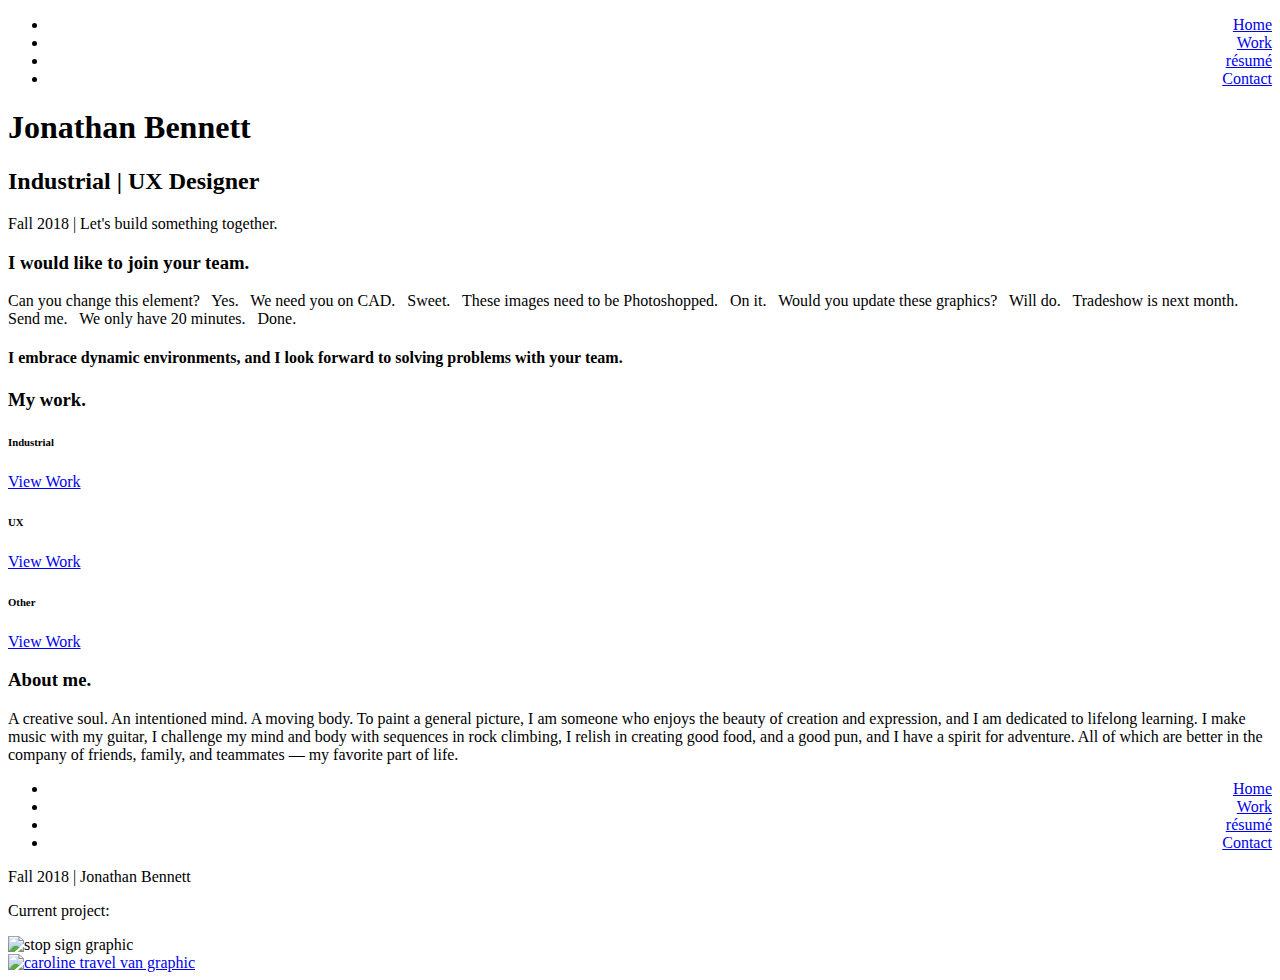
==== index.html @ 71f8d205 "Update index.html" ====
<!DOCTYPE html>

<html lang="en">

    <head>
        
        <meta name="viewport" content="width=device-width, initial-scale=1.0">
        <link rel="stylesheet" type="text/css" href="vendors/CSS/normalize.css">
        <link rel="stylesheet" type="text/css" href="vendors/CSS/grid.css">
        <link rel="stylesheet" type="text/css" href="css/style.css">
        <link href="https://fonts.googleapis.com/css?family=Lato:100,300,300italic,400,700" rel="stylesheet">
        <title>Jonathan Bennett Design Portfolio 2018</title>

            <link rel="shortcut icon" href="CSS/faviconit/favicon.ico">
            <link rel="icon" sizes="16x16 32x32 64x64" href="CSS/faviconit/favicon.ico">
            <link rel="icon" type="image/png" sizes="196x196" href="CSS/faviconit/favicon-192.png">
            <link rel="icon" type="image/png" sizes="160x160" href="CSS/faviconit/favicon-160.png">
            <link rel="icon" type="image/png" sizes="96x96" href="CSS/faviconit/favicon-96.png">
            <link rel="icon" type="image/png" sizes="64x64" href="CSS/faviconit/favicon-64.png">
            <link rel="icon" type="image/png" sizes="32x32" href="CSS/faviconit/favicon-32.png">
            <link rel="icon" type="image/png" sizes="16x16" href="CSS/faviconit/favicon-16.png">
            <link rel="apple-touch-icon" href="CSS/faviconit/favicon-57.png">
            <link rel="apple-touch-icon" sizes="114x114" href="CSS/faviconit/favicon-114.png">
            <link rel="apple-touch-icon" sizes="72x72" href="CSS/faviconit/favicon-72.png">
            <link rel="apple-touch-icon" sizes="144x144" href="CSS/faviconit/favicon-144.png">
            <link rel="apple-touch-icon" sizes="60x60" href="CSS/faviconit/favicon-60.png">
            <link rel="apple-touch-icon" sizes="120x120" href="CSS/faviconit/favicon-120.png">
            <link rel="apple-touch-icon" sizes="76x76" href="CSS/faviconit/favicon-76.png">
            <link rel="apple-touch-icon" sizes="152x152" href="CSS/faviconit/favicon-152.png">
            <link rel="apple-touch-icon" sizes="180x180" href="CSS/faviconit/favicon-180.png">
            <meta name="msapplication-TileColor" content="#FFFFFF">
            <meta name="msapplication-TileImage" content="/favicon-144.png">
            <meta name="msapplication-config" content="/browserconfig.xml">

        <script src="js/van-animation.js"></script>
        <script src="https://ajax.googleapis.com/ajax/libs/jquery/3.3.1/jquery.min.js"></script>


        <script>
                $('stop-sign-graphic').click(function(event) {
                    $('van-graphic').addClass('slidein-animation');
                });
        </script>



        <script>
            $(document).ready(function(){
                $('a[href^="#"]').on('click', function (e) {
                    e.preventDefault();

                    var target = this.hash;
                    var $target = $(target);

                    $('html, body').animate({
                        'scrollTop': $target.offset().top
                    }, 500, 'swing');
                });
            });
        </script>
    </head>

    <body>
        <header>
            <nav>
                <div></div>
                    <ul class="navbar" style="text-align: right;">
                        <li><a class="active" href="./index.html">Home</a></li>
                        <li><a href="#Work">Work</a></li>
                        <li><a href="./resume.html">re&#769sume&#769</a></li>
                        <li><a href="contact.html">Contact</a></li>
                    </ul>
                </div>
            </nav>
            <div class="hero-text">
                <h1>Jonathan Bennett</h1>
                <h2>Industrial <span>|</span> UX Designer</h2>
            </div>
            <div class="date">
                <p>Fall 2018 <span>|</span> Let's build something together.</p>
            </div>
        </header>
        <section class="section-experience">
            <div class="row">
                <h3>I would like to join your team.</h3>
                <p>Can you change this element? &nbsp; <span>Yes.</span> &nbsp; We need you on CAD. &nbsp; <span>Sweet.</span> &nbsp; These images need to be Photoshopped. &nbsp; <span>On it.</span> &nbsp;
                Would you update these graphics? &nbsp; <span>Will do.</span> &nbsp; Tradeshow is next month. &nbsp; <span>Send me.</span> &nbsp; We only have 20 minutes. &nbsp; <span>Done.</span></p> 
                <h4>I embrace dynamic environments, and I look forward to solving problems with your team.</h4>
            </div>
        </section>
        <section class="section-work">
            <div id="Work">
                <h3>My work.</h3>
            </div>
            <div class="row">
                <div class="col span-1-of-3">
                    <div class="work-box">
                        <h6>Industrial</h6>
                        <a href="id-work.html" class="btn">View Work</a>
                    </div>
                </div>
                <div class="col span-1-of-3">
                    <div class="work-box">
                        <h6>UX</h6>
                        <a href="#" class="btn">View Work</a>
                    </div>
                </div>
                <div class="col span-1-of-3">
                    <div class="work-box">
                        <h6>Other</h6>
                        <a href="#" class="btn">View Work</a>
                    </div>
                </div>
            </div>
        </section>
        <section class="section-about-me">
            <div class="row">
                <h3>About me.</h3>
                <div class="row">
                    <p>A creative soul. An intentioned mind. A moving body. To paint a general picture, I am someone who enjoys the beauty 
                         of creation and expression, and I am dedicated to lifelong learning. I make music with my guitar, I challenge my mind and body with sequences 
                        in rock climbing, I relish in creating good food, and a good pun, and I have a spirit for adventure. All of which are better in the company 
                        of friends, family, and teammates &mdash; my favorite part of life.
                    </p>
                </div>
            </div>
        </section>
        <footer>
            <div class="section-footer">
                <ul class="footerbar" style="text-align: right;">
                    <li><a class="active" href="./index.html">Home</a></li>
                    <li><a href="#Work">Work</a></li>
                    <li><a href="./resume.html">re&#769sume&#769</a></li>
                    <li><a href="contact.html">Contact</a></li>
                </ul>
                <div class="signature">
                    <p>Fall 2018 <span>|</span> Jonathan Bennett</p>
                </div>
                <div class="row">
                    <p class="van-text">Current project:</p>
                </div>
                <div class="row">
                    <div class="stop-sign-graphic">
                        <img src="css/img/stop-sign-icon-21.svg" alt="stop sign graphic" title="Stop Sign">
                    </div>
                    <div class="van-graphic">
                        <a href="https://creatingcaroline.com" target="_blank"><img src="css/img/caroline-van-icon-01.svg" alt="caroline travel van graphic" title="Creating Caroline"></a>
                        <div id="slidein-animation"></div>
                    </div>
                </div>
            </div>
        </footer>
    </body>
</html>
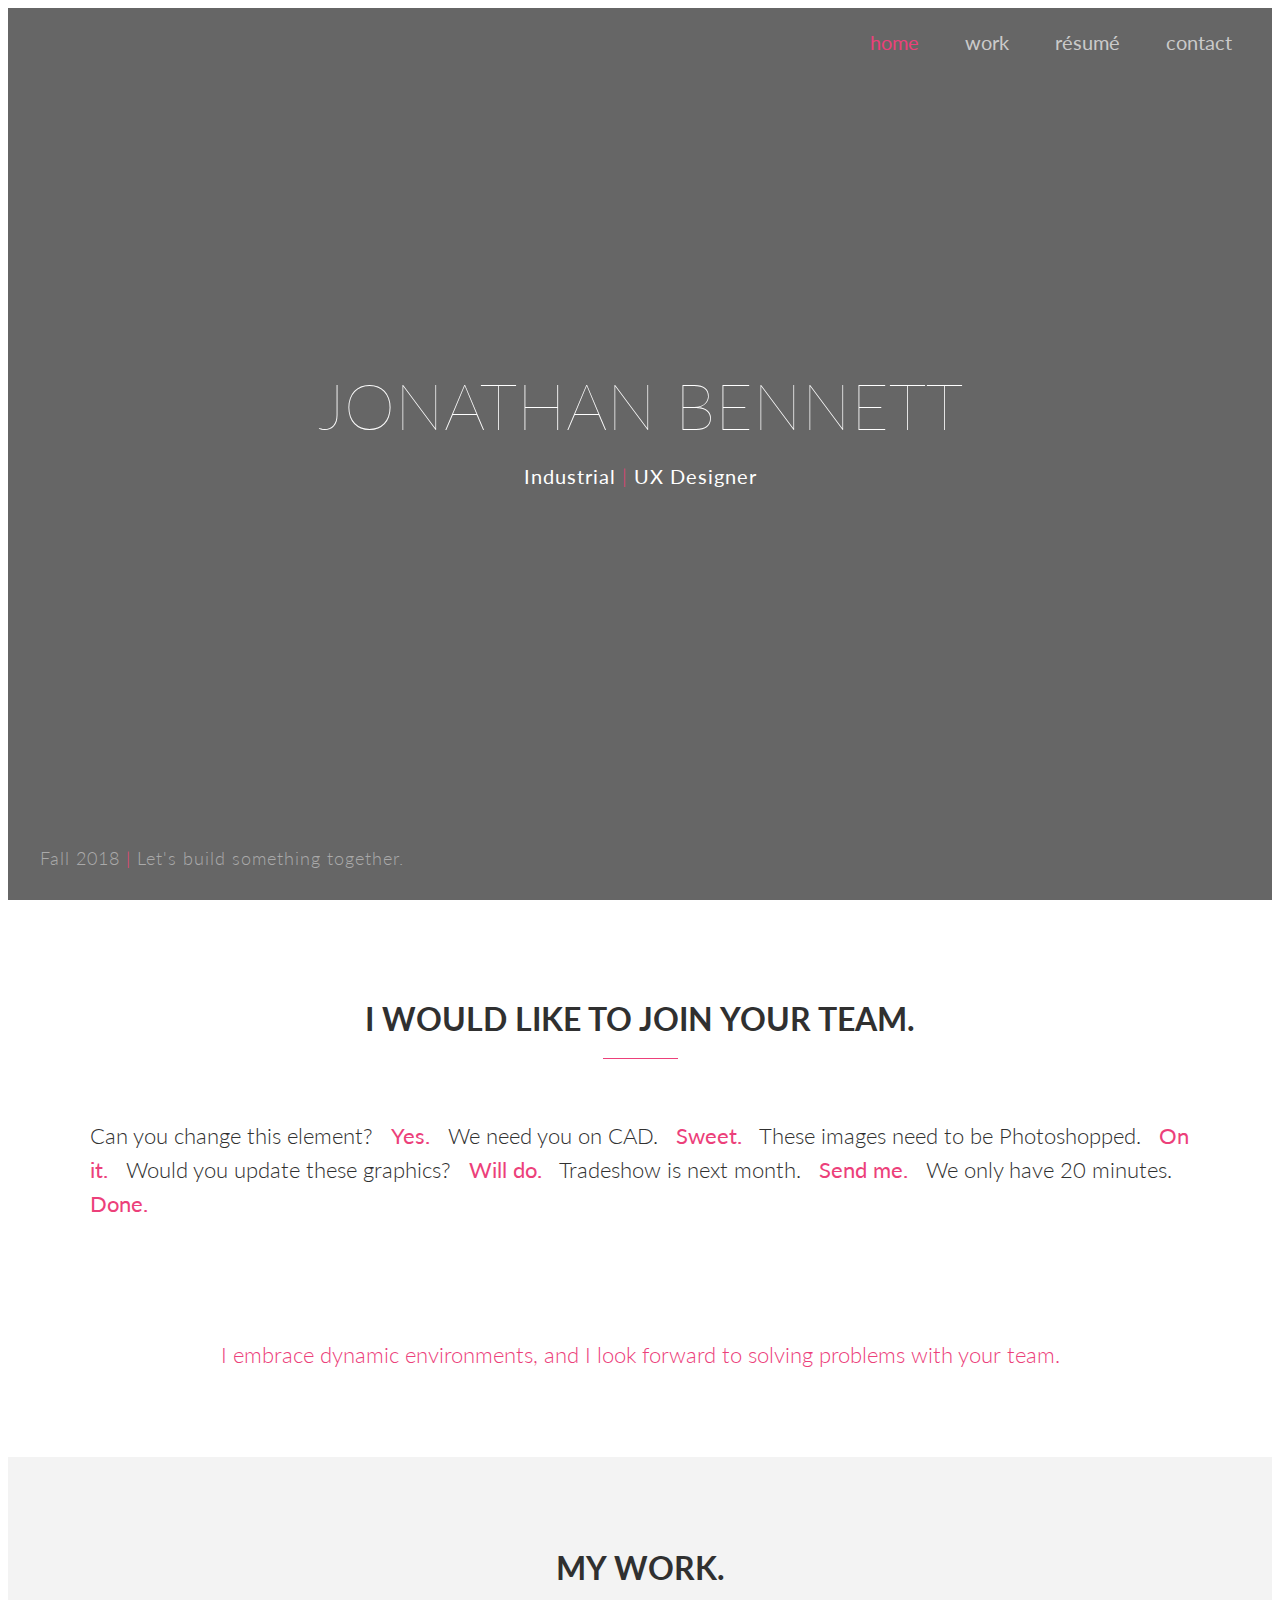
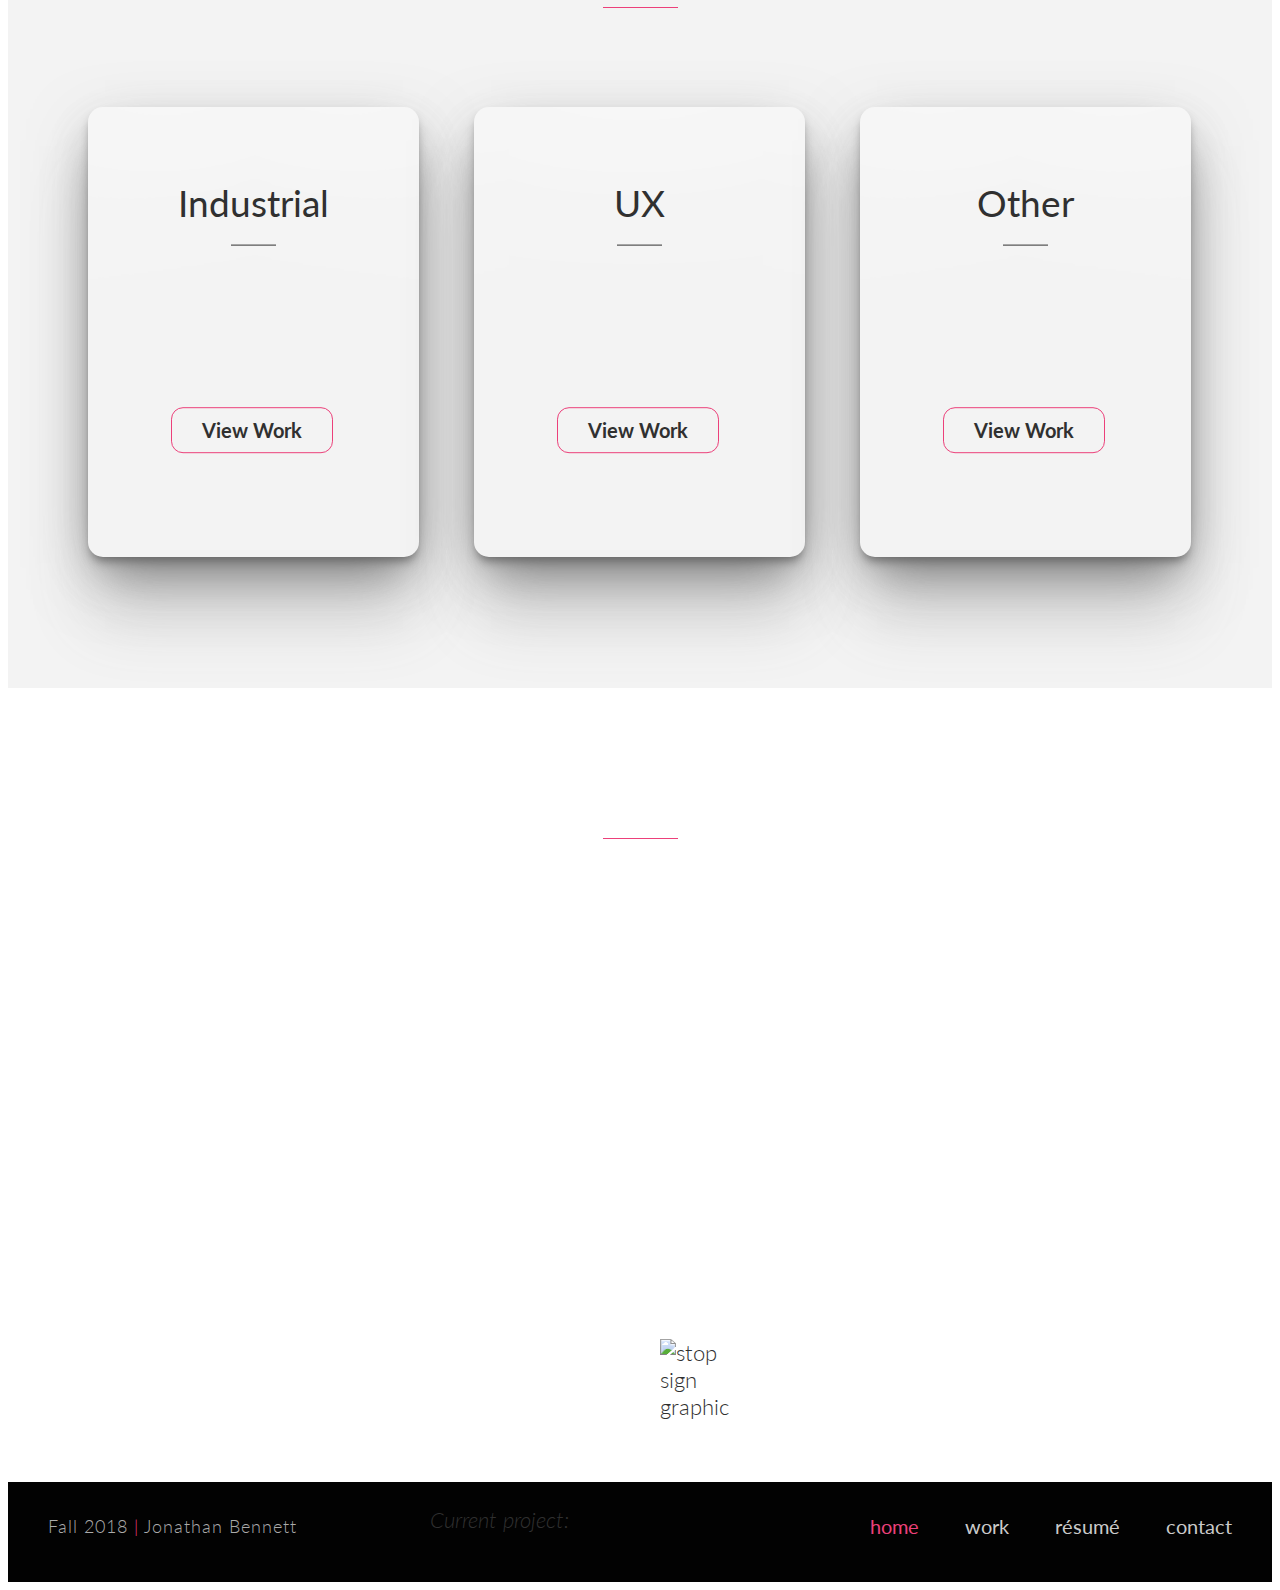
==== commit e8d9b9b0: "Update index.html" ====
--- a/index.html
+++ b/index.html
@@ -5,9 +5,9 @@
     <head>
         
         <meta name="viewport" content="width=device-width, initial-scale=1.0">
-        <link rel="stylesheet" type="text/css" href="vendors/CSS/normalize.css">
-        <link rel="stylesheet" type="text/css" href="vendors/CSS/grid.css">
-        <link rel="stylesheet" type="text/css" href="css/style.css">
+        <link rel="stylesheet" type="text/css" href="normalize.css">
+        <link rel="stylesheet" type="text/css" href="grid.css">
+        <link rel="stylesheet" type="text/css" href="style.css">
         <link href="https://fonts.googleapis.com/css?family=Lato:100,300,300italic,400,700" rel="stylesheet">
         <title>Jonathan Bennett Design Portfolio 2018</title>
 
@@ -102,7 +102,7 @@
                 <div class="col span-1-of-3">
                     <div class="work-box">
                         <h6>UX</h6>
-                        <a href="#" class="btn">View Work</a>
+                        <a href="ux-work.html" class="btn">View Work</a>
                     </div>
                 </div>
                 <div class="col span-1-of-3">
@@ -141,10 +141,10 @@
                 </div>
                 <div class="row">
                     <div class="stop-sign-graphic">
-                        <img src="css/img/stop-sign-icon-21.svg" alt="stop sign graphic" title="Stop Sign">
+                        <img src="stop-sign-icon-21.svg" alt="stop sign graphic" title="Stop Sign">
                     </div>
                     <div class="van-graphic">
-                        <a href="https://creatingcaroline.com" target="_blank"><img src="css/img/caroline-van-icon-01.svg" alt="caroline travel van graphic" title="Creating Caroline"></a>
+                        <a href="https://creatingcaroline.com" target="_blank"><img src="caroline-van-icon-01.svg" alt="caroline travel van graphic" title="Creating Caroline"></a>
                         <div id="slidein-animation"></div>
                     </div>
                 </div>
--- a/grid.css
+++ b/grid.css
@@ -0,0 +1,689 @@
+
+/*  SECTIONS  ============================================================================= */
+
+.section {
+	clear: both;
+	padding: 0px;
+	margin: 0px;
+}
+
+/*  GROUPING  ============================================================================= */
+
+.row {
+    zoom: 1; /* For IE 6/7 (trigger hasLayout) */
+}
+
+.row:before,
+.row:after {
+    content:"";
+    display:table;
+}
+.row:after {
+    clear:both;
+}
+
+/*  GRID COLUMN SETUP   ==================================================================== */
+
+.col {
+	display: block;
+	float:left;
+	margin: 1% 0 1% 1.6%;
+}
+
+.col:first-child { margin-left: 0; } /* all browsers except IE6 and lower */
+
+
+/*  REMOVE MARGINS AS ALL GO FULL WIDTH AT 480 PIXELS */
+
+@media only screen and (max-width: 480px) {
+	.col { 
+		/*margin: 1% 0 1% 0%;*/
+        margin: 0;
+	}
+}
+
+
+/*  GRID OF TWO   ============================================================================= */
+
+
+.span-2-of-2 {
+	width: 100%;
+}
+
+.span-1-of-2 {
+	width: 49.2%;
+}
+
+/*  GO FULL WIDTH AT LESS THAN 480 PIXELS */
+
+@media only screen and (max-width: 480px) {
+	.span-2-of-2 {
+		width: 100%; 
+	}
+	.span-1-of-2 {
+		width: 100%; 
+	}
+}
+
+
+/*  GRID OF THREE   ============================================================================= */
+
+	
+.span-3-of-3 {
+	width: 100%; 
+}
+
+.span-2-of-3 {
+	width: 66.13%; 
+}
+
+.span-1-of-3 {
+	width: 32.26%; 
+}
+
+
+/*  GO FULL WIDTH AT LESS THAN 480 PIXELS */
+
+@media only screen and (max-width: 480px) {
+	.span-3-of-3 {
+		width: 100%; 
+	}
+	.span-2-of-3 {
+		width: 100%; 
+	}
+	.span-1-of-3 {
+		width: 100%;
+	}
+}
+
+/*  GRID OF FOUR   ============================================================================= */
+
+	
+.span-4-of-4 {
+	width: 100%; 
+}
+
+.span-3-of-4 {
+	width: 74.6%; 
+}
+
+.span-2-of-4 {
+	width: 49.2%; 
+}
+
+.span-1-of-4 {
+	width: 23.8%; 
+}
+
+
+/*  GO FULL WIDTH AT LESS THAN 480 PIXELS */
+
+@media only screen and (max-width: 480px) {
+	.span-4-of-4 {
+		width: 100%; 
+	}
+	.span-3-of-4 {
+		width: 100%; 
+	}
+	.span-2-of-4 {
+		width: 100%; 
+	}
+	.span-1-of-4 {
+		width: 100%; 
+	}
+}
+
+
+/*  GRID OF FIVE   ============================================================================= */
+
+	
+.span-5-of-5 {
+	width: 100%;
+}
+
+.span-4-of-5 {
+  	width: 79.68%; 
+}
+
+.span-3-of-5 {
+  	width: 59.36%; 
+}
+
+.span-2-of-5 {
+  	width: 39.04%;
+}
+
+.span-1-of-5 {
+  	width: 18.72%;
+}
+
+
+/*  GO FULL WIDTH AT LESS THAN 480 PIXELS */
+
+@media only screen and (max-width: 480px) {
+	.span-5-of-5 {
+		width: 100%; 
+	}
+	.span-4-of-5 {
+		width: 100%; 
+	}
+	.span-3-of-5 {
+		width: 100%; 
+	}
+	.span-2-of-5 {
+		width: 100%; 
+	}
+	.span-1-of-5 {
+		width: 100%; 
+	}
+}
+
+
+/*  GRID OF SIX   ============================================================================= */
+
+
+.span-6-of-6 {
+	width: 100%;
+}
+
+.span-5-of-6 {
+  	width: 83.06%;
+}
+
+.span-4-of-6 {
+  	width: 66.13%;
+}
+
+.span-3-of-6 {
+  	width: 49.2%;
+}
+
+.span-2-of-6 {
+  	width: 32.26%;
+}
+
+.span-1-of-6 {
+  	width: 15.33%;
+}
+
+
+/*  GO FULL WIDTH AT LESS THAN 480 PIXELS */
+
+@media only screen and (max-width: 480px) {
+	.span-6-of-6 {
+		width: 100%; 
+	}
+	.span-5-of-6 {
+		width: 100%; 
+	}
+	.span-4-of-6 {
+		width: 100%; 
+	}
+	.span-3-of-6 {
+		width: 100%; 
+	}
+	.span-2-of-6 {
+		width: 100%; 
+	}
+	.span-1-of-6 {
+		width: 100%; 
+	}
+}
+
+
+
+/*  GRID OF SEVEN   ============================================================================= */
+
+
+.span-7-of-7 {
+	width: 100%;
+}
+
+.span-6-of-7 {
+	width: 85.48%;
+}
+
+.span-5-of-7 {
+  	width: 70.97%;
+}
+
+.span-4-of-7 {
+  	width: 56.45%;
+}
+
+.span-3-of-7 {
+  	width: 41.94%;
+}
+
+.span-2-of-7 {
+  	width: 27.42%;
+}
+
+.span-1-of-7 {
+  	width: 12.91%;
+}
+
+
+/*  GO FULL WIDTH AT LESS THAN 480 PIXELS */
+
+@media only screen and (max-width: 480px) {
+	.span-7-of-7 {
+		width: 100%; 
+	}
+	.span-6-of-7 {
+		width: 100%; 
+	}
+	.span-5-of-7 {
+		width: 100%; 
+	}
+	.span-4-of-7 {
+		width: 100%; 
+	}
+	.span-3-of-7 {
+		width: 100%; 
+	}
+	.span-2-of-7 {
+		width: 100%; 
+	}
+	.span-1-of-7 {
+		width: 100%; 
+	}
+}
+
+
+/*  GRID OF EIGHT   ============================================================================= */
+
+	
+.span-8-of-8 {
+	width: 100%;
+}
+
+.span-7-of-8 {
+	width: 87.3%; 
+}
+
+.span-6-of-8 {
+	width: 74.6%; 
+}
+
+.span-5-of-8 {
+	width: 61.9%; 
+}
+
+.span-4-of-8 {
+	width: 49.2%; 
+}
+
+.span-3-of-8 {
+	width: 36.5%;
+}
+
+.span-2-of-8 {
+	width: 23.8%; 
+}
+
+.span-1-of-8 {
+	width: 11.1%; 
+}
+
+
+/*  GO FULL WIDTH AT LESS THAN 480 PIXELS */
+
+@media only screen and (max-width: 480px) {
+	.span-8-of-8 {
+		width: 100%; 
+	}
+	.span-7-of-8 {
+		width: 100%; 
+	}
+	.span-6-of-8 {
+		width: 100%; 
+	}
+	.span-5-of-8 {
+		width: 100%; 
+	}
+	.span-4-of-8 {
+		width: 100%; 
+	}
+	.span-3-of-8 {
+		width: 100%; 
+	}
+	.span-2-of-8 {
+		width: 100%; 
+	}
+	.span-1-of-8 {
+		width: 100%; 
+	}
+}
+
+
+/*  GRID OF NINE   ============================================================================= */
+
+
+.span-9-of-9 {
+	width: 100%;
+}
+
+.span-8-of-9 {
+	width: 88.71%;
+}
+
+.span-7-of-9 {
+	width: 77.42%; 
+}
+
+.span-6-of-9 {
+	width: 66.13%; 
+}
+
+.span-5-of-9 {
+	width: 54.84%; 
+}
+
+.span-4-of-9 {
+	width: 43.55%; 
+}
+
+.span-3-of-9 {
+	width: 32.26%;
+}
+
+.span-2-of-9 {
+	width: 20.97%; 
+}
+
+.span-1-of-9 {
+	width: 9.68%; 
+}
+
+
+/*  GO FULL WIDTH AT LESS THAN 480 PIXELS */
+
+@media only screen and (max-width: 480px) {
+	.span-9-of-9 {
+		width: 100%; 
+	}
+	.span-8-of-9 {
+		width: 100%; 
+	}
+	.span-7-of-9 {
+		width: 100%; 
+	}
+	.span-6-of-9 {
+		width: 100%; 
+	}
+	.span-5-of-9 {
+		width: 100%; 
+	}
+	.span-4-of-9 {
+		width: 100%; 
+	}
+	.span-3-of-9 {
+		width: 100%; 
+	}
+	.span-2-of-9 {
+		width: 100%; 
+	}
+	.span-1-of-9 {
+		width: 100%; 
+	}
+}
+
+
+/*  GRID OF TEN   ============================================================================= */
+
+
+.span-10-of-10 {
+	width: 100%;
+}
+
+.span-9-of-10 {
+	width: 89.84%;
+}
+
+.span-8-of-10 {
+	width: 79.68%;
+}
+
+.span-7-of-10 {
+	width: 69.52%; 
+}
+
+.span-6-of-10 {
+	width: 59.36%; 
+}
+
+.span-5-of-10 {
+	width: 49.2%; 
+}
+
+.span-4-of-10 {
+	width: 39.04%; 
+}
+
+.span-3-of-10 {
+	width: 28.88%;
+}
+
+.span-2-of-10 {
+	width: 18.72%; 
+}
+
+.span-1-of-10 {
+	width: 8.56%; 
+}
+
+
+/*  GO FULL WIDTH AT LESS THAN 480 PIXELS */
+
+@media only screen and (max-width: 480px) {
+	.span-10-of-10 {
+		width: 100%; 
+	}
+	.span-9-of-10 {
+		width: 100%; 
+	}
+	.span-8-of-10 {
+		width: 100%; 
+	}
+	.span-7-of-10 {
+		width: 100%; 
+	}
+	.span-6-of-10 {
+		width: 100%; 
+	}
+	.span-5-of-10 {
+		width: 100%; 
+	}
+	.span-4-of-10 {
+		width: 100%; 
+	}
+	.span-3-of-10 {
+		width: 100%; 
+	}
+	.span-2-of-10 {
+		width: 100%; 
+	}
+	.span-1-of-10 {
+		width: 100%; 
+	}
+}
+
+
+/*  GRID OF ELEVEN   ============================================================================= */
+
+.span-11-of-11 {
+	width: 100%;
+}
+
+.span-10-of-11 {
+	width: 90.76%;
+}
+
+.span-9-of-11 {
+	width: 81.52%;
+}
+
+.span-8-of-11 {
+	width: 72.29%;
+}
+
+.span-7-of-11 {
+	width: 63.05%; 
+}
+
+.span-6-of-11 {
+	width: 53.81%; 
+}
+
+.span-5-of-11 {
+	width: 44.58%; 
+}
+
+.span-4-of-11 {
+	width: 35.34%; 
+}
+
+.span-3-of-11 {
+	width: 26.1%;
+}
+
+.span-2-of-11 {
+	width: 16.87%; 
+}
+
+.span-1-of-11 {
+	width: 7.63%; 
+}
+
+
+/*  GO FULL WIDTH AT LESS THAN 480 PIXELS */
+
+@media only screen and (max-width: 480px) {
+	.span-11-of-11 {
+		width: 100%; 
+	}
+	.span-10-of-11 {
+		width: 100%; 
+	}
+	.span-9-of-11 {
+		width: 100%; 
+	}
+	.span-8-of-11 {
+		width: 100%; 
+	}
+	.span-7-of-11 {
+		width: 100%; 
+	}
+	.span-6-of-11 {
+		width: 100%; 
+	}
+	.span-5-of-11 {
+		width: 100%; 
+	}
+	.span-4-of-11 {
+		width: 100%; 
+	}
+	.span-3-of-11 {
+		width: 100%; 
+	}
+	.span-2-of-11 {
+		width: 100%; 
+	}
+	.span-1-of-11 {
+		width: 100%; 
+	}
+}
+
+
+/*  GRID OF TWELVE   ============================================================================= */
+
+.span-12-of-12 {
+	width: 100%;
+}
+
+.span-11-of-12 {
+	width: 91.53%;
+}
+
+.span-10-of-12 {
+	width: 83.06%;
+}
+
+.span-9-of-12 {
+	width: 74.6%;
+}
+
+.span-8-of-12 {
+	width: 66.13%;
+}
+
+.span-7-of-12 {
+	width: 57.66%; 
+}
+
+.span-6-of-12 {
+	width: 49.2%; 
+}
+
+.span-5-of-12 {
+	width: 40.73%; 
+}
+
+.span-4-of-12 {
+	width: 32.26%; 
+}
+
+.span-3-of-12 {
+	width: 23.8%;
+}
+
+.span-2-of-12 {
+	width: 15.33%; 
+}
+
+.span-1-of-12 {
+	width: 6.86%; 
+}
+
+
+/*  GO FULL WIDTH AT LESS THAN 480 PIXELS */
+
+@media only screen and (max-width: 480px) {
+	.span-12-of-12 {
+		width: 100%; 
+	}
+	.span-11-of-12 {
+		width: 100%; 
+	}
+	.span-10-of-12 {
+		width: 100%; 
+	}
+	.span-9-of-12 {
+		width: 100%; 
+	}
+	.span-8-of-12 {
+		width: 100%; 
+	}
+	.span-7-of-12 {
+		width: 100%; 
+	}
+	.span-6-of-12 {
+		width: 100%; 
+	}
+	.span-5-of-12 {
+		width: 100%; 
+	}
+	.span-4-of-12 {
+		width: 100%; 
+	}
+	.span-3-of-12 {
+		width: 100%; 
+	}
+	.span-2-of-12 {
+		width: 100%; 
+	}
+	.span-1-of-12 {
+		width: 100%; 
+	}
+}--- a/style.css
+++ b/style.css
@@ -0,0 +1,358 @@
+/* ----------------------------------------------------------- */
+/* ---------- BASIC SET UP ---------- */
+/* ----------------------------------------------------------- */
+
+html,
+body {
+    background-color: #fff;
+    color: #303030;
+    font-family: 'Lato', 'arial', 'sans-serif';
+    font-weight: 300;
+    font-size: 22px;
+    text-rendering: optimizeLegibility;
+    overflow-x: hidden;
+}
+
+/* ----------------------------------------------------------- */
+/* ---------- REUSABLE COMPONENTS ---------- */
+/* ----------------------------------------------------------- */
+
+.row {
+    max-width: 1140px;
+    margin: 0px auto;
+}
+
+section {
+    padding: 60px 0;
+}
+
+p {
+    line-height: 155%;
+    padding: 0 20px;
+}
+/* ---------- HEADERS ---------- */
+
+h1 {
+    font-weight: 100;
+    font-size: 65px;
+    color: #fff;
+    text-transform: uppercase;
+}
+
+h2 {
+    font-weight: 400;
+    font-size: 20px;
+    color: #fff;
+    letter-spacing: 1px;
+}
+
+h3 {
+    font-weight: 700;
+    font-size: 145%;
+    text-align: center;
+    text-transform: uppercase;
+    margin-bottom: 45px;
+}
+
+h3:after {
+    display: block;
+    height: 1px;
+    background-color: #EC407A;
+    content: " ";
+    width: 75px;
+    margin: 0 auto;
+    margin-top: 20px;
+}
+
+h4 {
+    font-weight: 300;
+    font-size: 100%;
+    text-align: center;
+    color: #EC407A;
+    margin-top: 120px;
+}
+
+h5 {
+    font-weight: 300;
+    font-size: 200%;
+    text-align: right;
+}
+
+h6 {
+    font-weight: 400;
+    font-size: 170%;
+    text-align: center;
+}
+
+.btn:link,
+.btn:visited {
+    display: inline-block;
+    padding: 10px 30px;
+    font-weight: 300;
+    text-decoration: none;
+    color: #303030;
+    border: 1px solid #EC407A;
+    border-radius: 12px;
+    transition: background-color 0.2s, border 0.2s;
+}
+
+.btn:hover,
+.btn:active {
+    background-color: #fff;
+    color: #EC407A;
+}
+
+.navbar {
+    list-style: none;
+    margin-top: 20px;
+}
+
+.navbar li {
+    margin-right: 40px;
+    display: inline-block;
+}
+
+.navbar li a:link,
+.navbar li a:visited {
+    padding: 6px 0;
+    color: rgb(202, 202, 202);
+    text-decoration: none;
+    text-transform: lowercase;
+    font-size: 90%;
+    font-weight: 400;
+    transition: color 0.2s;
+}
+
+.navbar li a:hover,
+.navbar li a:active { color: #EC407A; }
+
+.navbar li a.active:link,
+.navbar li a.active:active {
+    color: #EC407A;
+}
+
+.navbar li a.active:hover,
+.navbar li a.active:visited {
+    color: #EC407A;
+}
+
+/* ----------------------------------------------------------- */
+/* ---------- HEADER ---------- */
+/* ----------------------------------------------------------- */
+
+header {
+    background-image: linear-gradient(rgb(0, 0, 0, 0.6), rgb(0, 0, 0, 0.6)), url(jonathan-bennett-portfolio-main-image-2018.jpg);
+    background-size: cover;
+    background-position: top;
+    height: 100vh;
+    background-attachment: fixed;
+    overflow: hidden;
+}
+
+.date {
+    position: absolute;
+    bottom: 10px;
+    left: 20px;
+}
+
+.date p {
+    color: #aaa;
+    font-size: 80%;
+    font-weight: 300;
+    letter-spacing: 1px;
+}
+
+.date span { color: #EC407A }
+
+.hero-text {
+    height: 30em;
+}
+
+.hero-text h1 {
+    margin: 0;
+    position: absolute;
+    top: 45%;
+    left: 50%;
+    margin-right: -50%;
+    transform: translate(-50%, -50%);
+}
+
+.hero-text h2 {
+    margin: 0;
+    position: absolute;
+    top: 55%;
+    left: 50%;
+    margin-right: -50%;
+    transform: translate(-50%, -130%);
+}
+
+h2 span {
+    color: #EC407A;
+    font-weight: 300;
+}
+
+/* ----------------------------------------------------------- */
+/* ---------- BODY ---------- */
+/* ----------------------------------------------------------- */
+
+/* ---------- JOIN YOUR TEAM ---------- */
+
+.section-experience span {
+    font-weight: 400;
+    color: #EC407A;
+}
+
+.section-experience p {
+    margin-top: 60px;
+}
+
+
+/* ---------- MY WORK ---------- */
+
+.section-work {
+    background-color: rgb(243, 243, 243);
+}
+
+.work-box {
+    background-color: rgb(243, 243, 243);
+    border-radius: 15px;
+    width: 90%;
+    margin-left: 5%;
+    height: 450px;
+    margin-top: -45px;
+    box-shadow: inset 0 7em 10em -5em rgba(255,255,255,0.6),
+    0 0.3em 0.5em -0.2em rgba(100,100,100,1),
+    0 1em 2em -0.75em rgba(100,100,100,0.75),
+    0 1em 3em -0.5em rgba(100,100,100,0.5),
+    0 3em 3em -0.25em rgba(100,100,100,0.2);
+   
+    margin-bottom: 60px;
+}
+
+.work-box .btn {
+    font-weight: 700;
+    font-size: 90%;
+    width: 30.3%;
+    margin-left: 25%;
+    transform: translate(0, 320%);
+}
+
+.work-box h6 { transform: translate(0, 110%) }
+
+.work-box h6:after {
+    display: block;
+    height: 1px;
+    background-color: #303030;
+    content: " ";
+    width: 45px;
+    margin: 0 auto;
+    margin-top: 20px;
+}
+
+/* ---------- ABOUT ME ---------- */
+
+.section-about-me {
+    background-image: linear-gradient(rgb(0, 0, 0, 0.6), rgb(0, 0, 0, 0.6)), url(jonathan-bennett-portfolio-van-content-image-2018.jpg);
+    background-size: cover;
+    background-position: center;
+    height: 78vh;
+    background-attachment: fixed;
+    overflow: hidden;
+    margin-bottom: -50px;
+}
+
+.section-about-me h3 { color: #fff }
+
+.section-about-me p {
+    color: #fff;
+    font-size: 115%;
+    letter-spacing: .5px;
+    font-weight: 300;
+    padding: 0 20px;
+}
+
+/* ----------------------------------------------------------- */
+/* ---------- FOOTER ---------- */
+/* ----------------------------------------------------------- */
+
+footer {
+    background-color: #020202;
+    margin-top: -20px;
+    height: 100px;
+}
+
+.footerbar {
+    list-style: none;
+}
+
+.footerbar li {
+    display: inline-block;
+    margin-top:30px;
+    margin-right: 40px;
+}
+
+.footerbar li a:link,
+.footerbar li a:visited {
+    padding: 6px 0;
+    color: rgb(202, 202, 202);
+    text-decoration: none;
+    text-transform: lowercase;
+    font-size: 90%;
+    font-weight: 400;
+    transition: color 0.2s;
+}
+
+.footerbar li a:hover,
+.footerbar li a:active { color: #EC407A; }
+
+.footerbar li a.active:link,
+.footerbar li a.active:active {
+    color: #EC407A;
+}
+
+.footerbar li a.active:hover,
+.footerbar li a.active:visited {
+    color: #EC407A;
+}
+
+.signature p {
+    color: #aaa;
+    font-size: 80%;
+    font-weight: 300;
+    letter-spacing: 1px;
+    margin-top: -48px;
+    margin-left: 20px;
+}
+
+.signature span { color: #EC407A }
+
+.van-text {
+    margin-top: -55px;
+    margin-left: 340px;
+    font-style: italic;
+}
+
+
+.stop-sign-graphic {
+    width: 70px;
+    margin-top: -220px;
+    margin-left: 590px;
+}
+
+.van-graphic {
+    width: 450px;
+    margin-top: -220px;
+    margin-left: 1560px;
+    animation-name: slidein;
+    animation-duration: 1.5s;
+    animation-fill-mode: forwards;
+}
+
+@keyframes slidein {
+
+    0%{ transform: rotate(0deg) }
+
+    90%{ transform: translateX(-1025px) rotate(1deg); }
+
+    100%{ transform: translateX(-1030px) rotate(0deg) }
+}
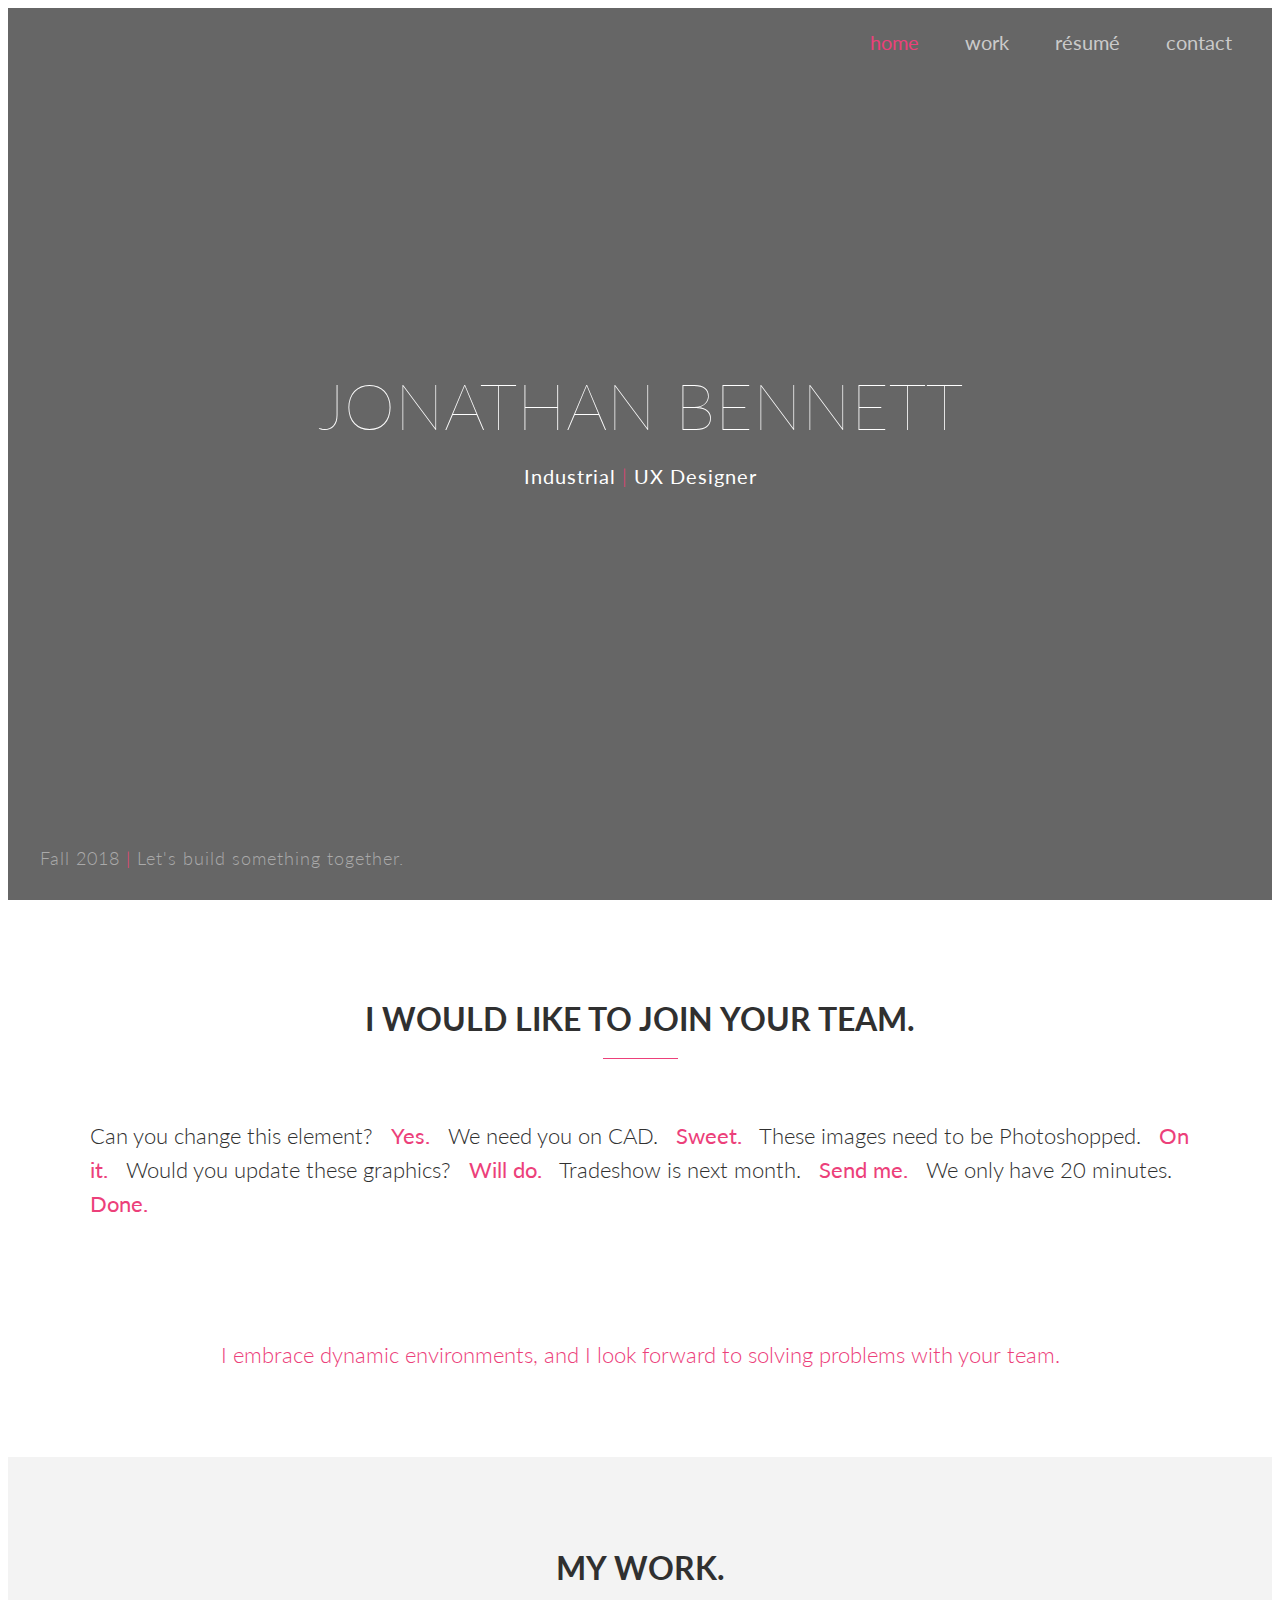
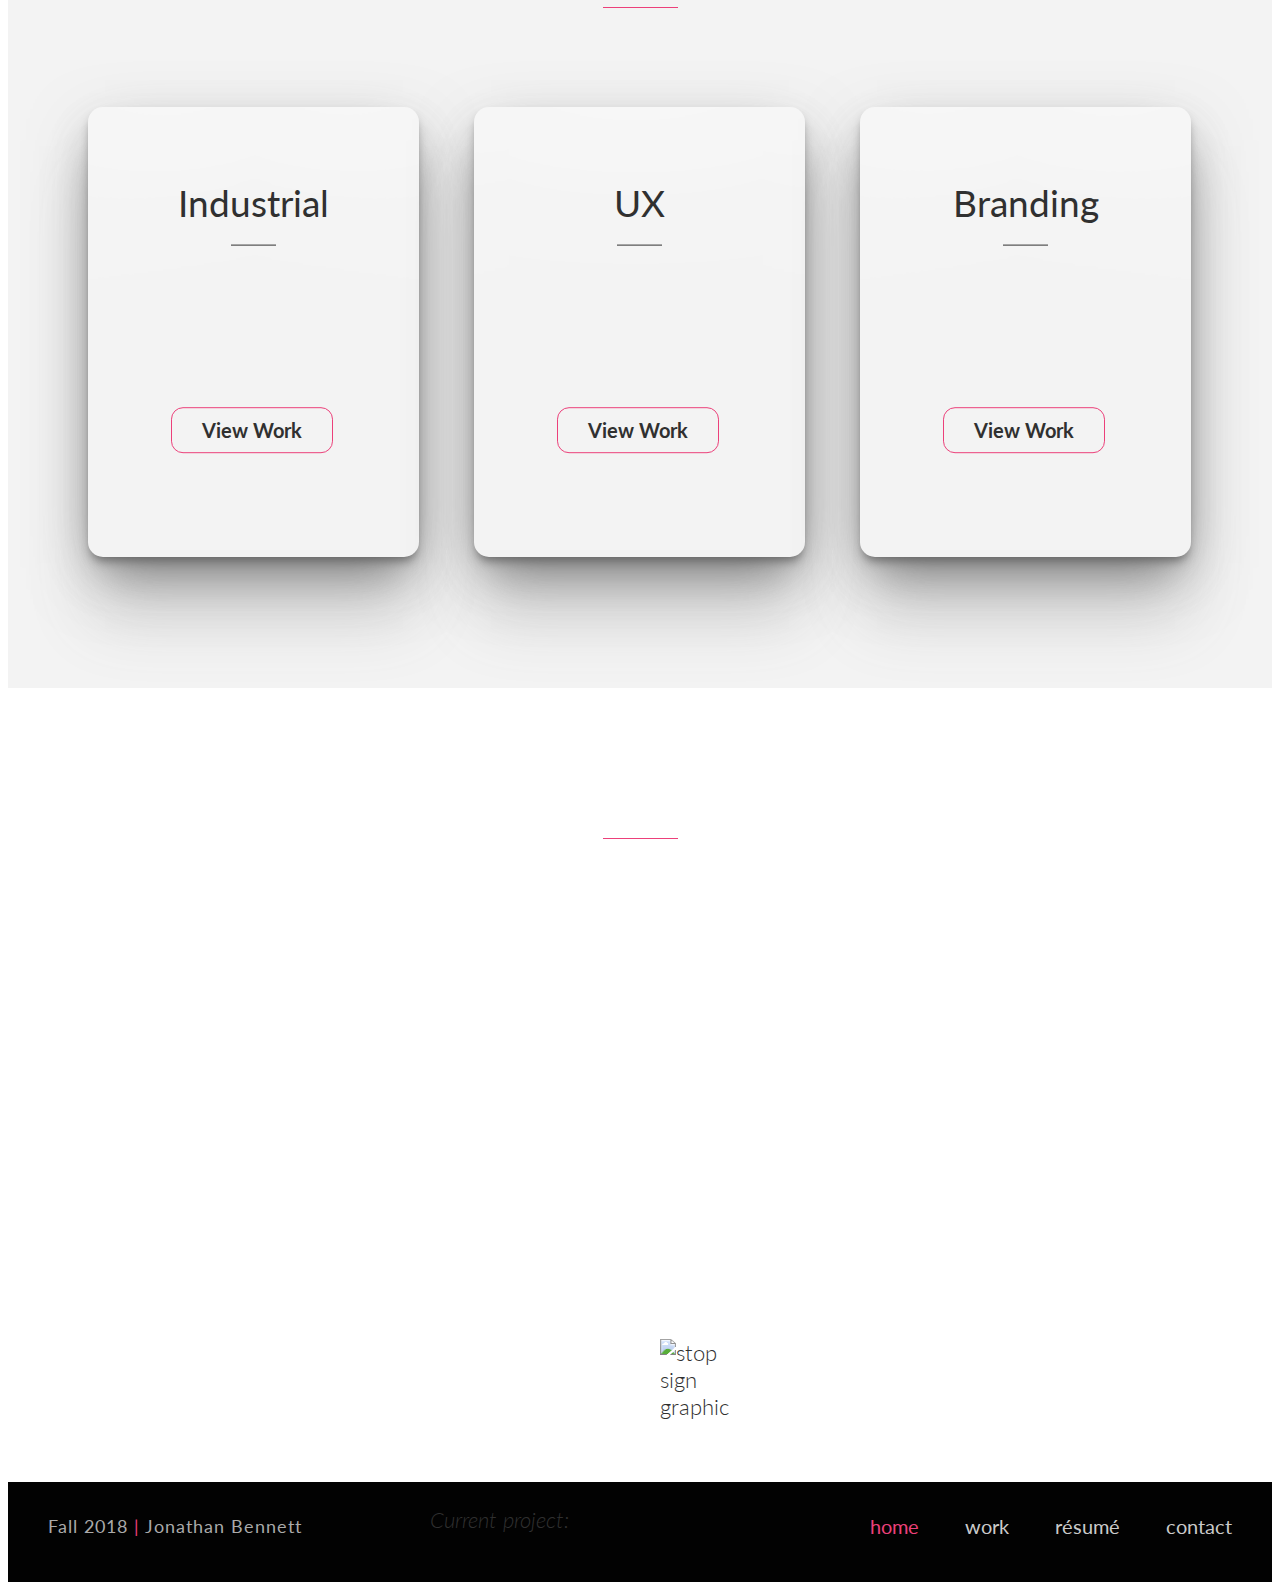
==== commit f2b7c863: "Update index.html" ====
--- a/index.html
+++ b/index.html
@@ -88,8 +88,8 @@
                 <h4>I embrace dynamic environments, and I look forward to solving problems with your team.</h4>
             </div>
         </section>
-        <section class="section-work">
-            <div id="Work">
+        <section class="section-work" id="Work">
+            <div>
                 <h3>My work.</h3>
             </div>
             <div class="row">
@@ -107,8 +107,8 @@
                 </div>
                 <div class="col span-1-of-3">
                     <div class="work-box">
-                        <h6>Other</h6>
-                        <a href="#" class="btn">View Work</a>
+                        <h6>Branding</h6>
+                        <a href="./branding-work.html" class="btn">View Work</a>
                     </div>
                 </div>
             </div>
--- a/style.css
+++ b/style.css
@@ -249,6 +249,24 @@
     margin-top: 20px;
 }
 
+#bonus {
+    text-decoration: none;
+}
+
+#bonus:link,
+#bonus:visited {
+    display: inline-block;
+    font-weight: 400;
+    text-decoration: none;
+    color: #303030;
+    transition: color 0.2s;
+}
+
+#bonus:hover,
+#bonus:active {
+    color: #EC407A;
+}
+
 /* ---------- ABOUT ME ---------- */
 
 .section-about-me {
@@ -318,7 +336,7 @@
 .signature p {
     color: #aaa;
     font-size: 80%;
-    font-weight: 300;
+    font-weight: 400;
     letter-spacing: 1px;
     margin-top: -48px;
     margin-left: 20px;
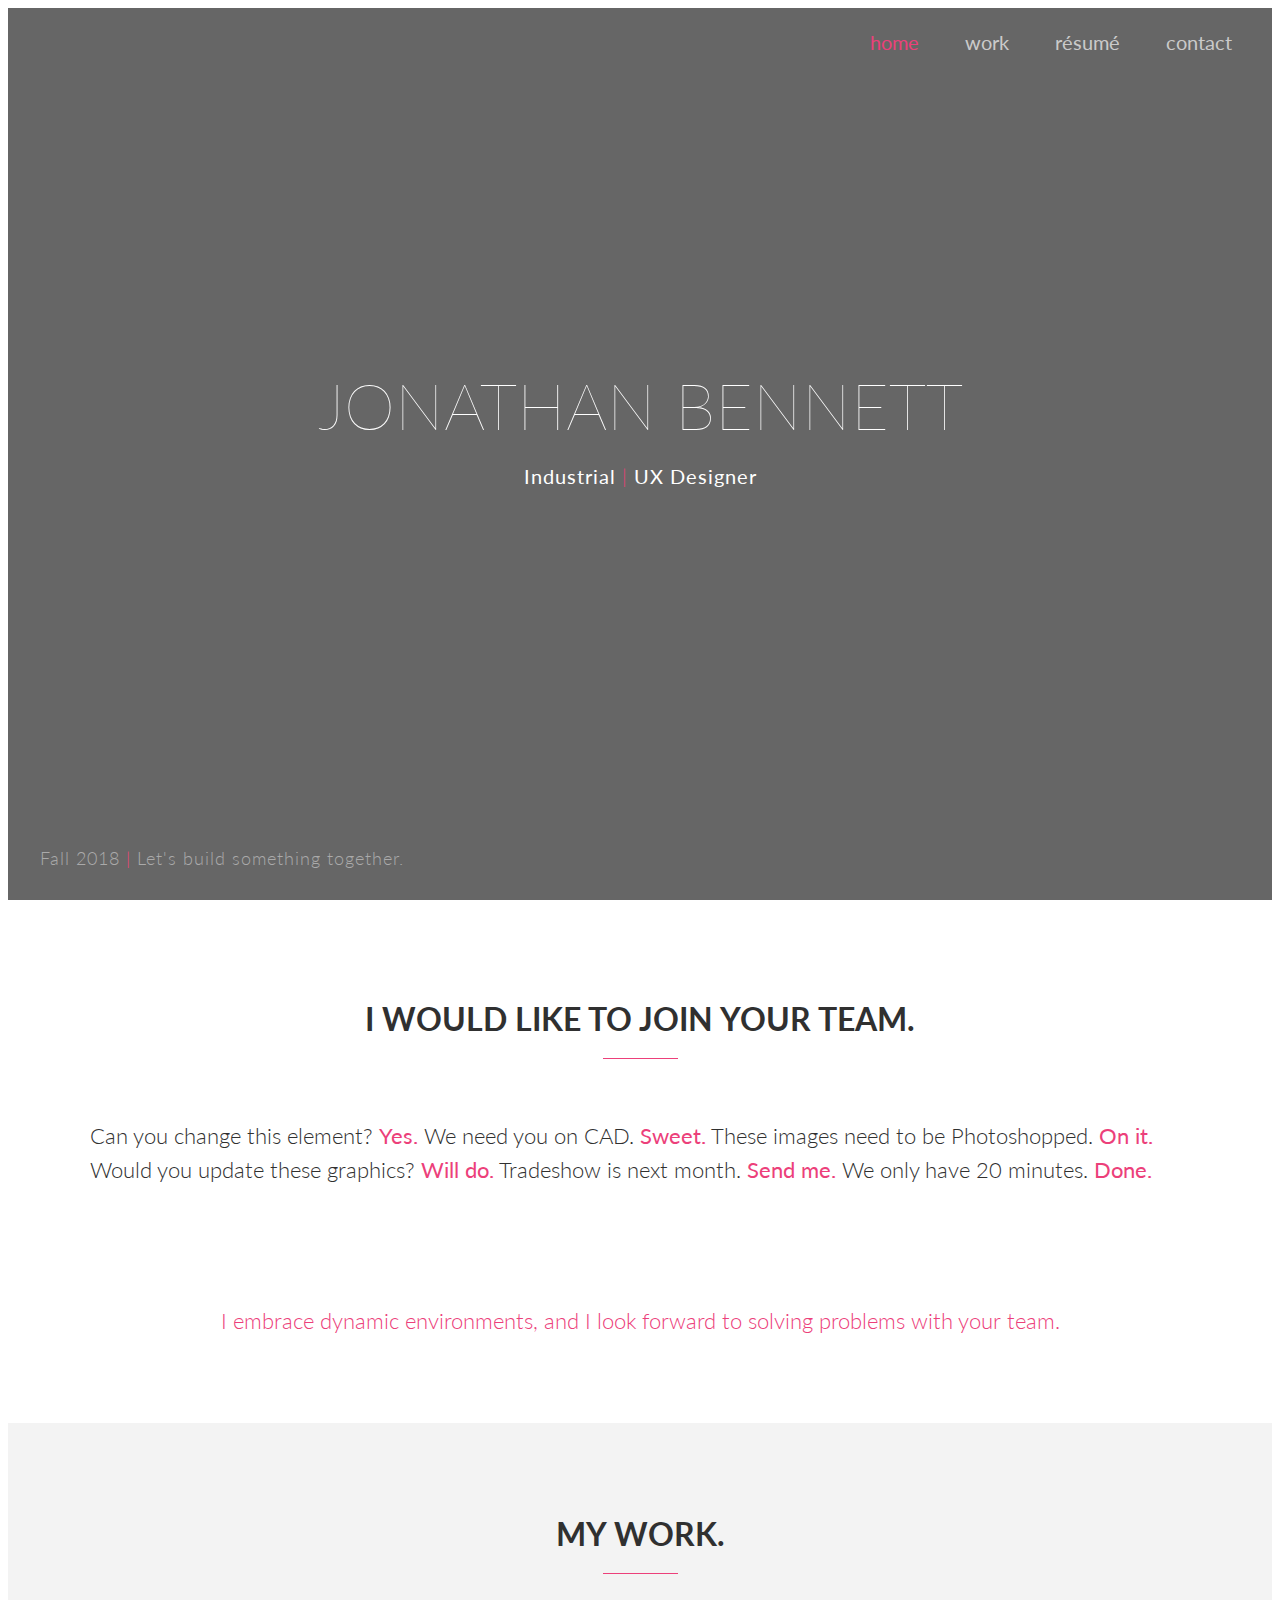
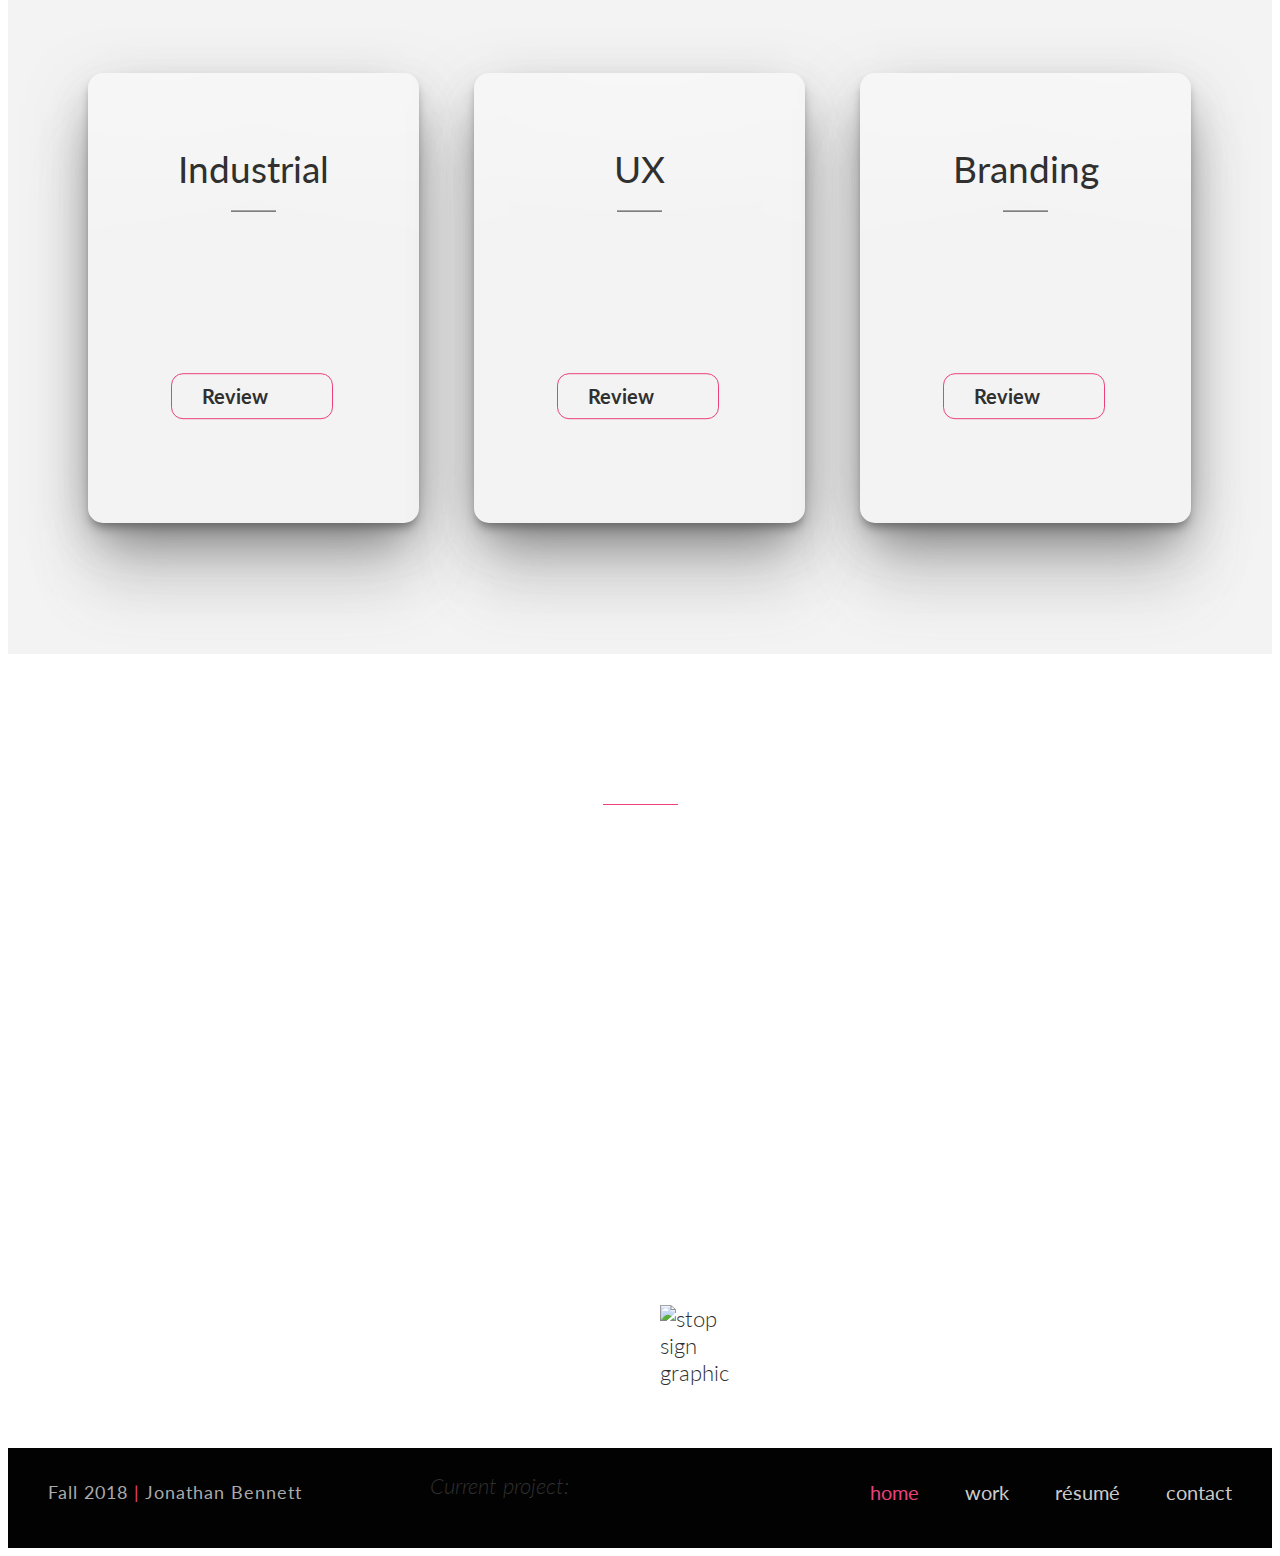
==== commit c2efd754: "Update index.html" ====
--- a/index.html
+++ b/index.html
@@ -8,6 +8,7 @@
         <link rel="stylesheet" type="text/css" href="normalize.css">
         <link rel="stylesheet" type="text/css" href="grid.css">
         <link rel="stylesheet" type="text/css" href="style.css">
+        <link rel="stylesheet" type="text/css" href="queries.css">
         <link href="https://fonts.googleapis.com/css?family=Lato:100,300,300italic,400,700" rel="stylesheet">
         <title>Jonathan Bennett Design Portfolio 2018</title>
 
@@ -83,8 +84,8 @@
         <section class="section-experience">
             <div class="row">
                 <h3>I would like to join your team.</h3>
-                <p>Can you change this element? &nbsp; <span>Yes.</span> &nbsp; We need you on CAD. &nbsp; <span>Sweet.</span> &nbsp; These images need to be Photoshopped. &nbsp; <span>On it.</span> &nbsp;
-                Would you update these graphics? &nbsp; <span>Will do.</span> &nbsp; Tradeshow is next month. &nbsp; <span>Send me.</span> &nbsp; We only have 20 minutes. &nbsp; <span>Done.</span></p> 
+                <p>Can you change this element? <span>Yes.</span> We need you on CAD. <span>Sweet.</span> These images need to be Photoshopped. <span>On it.</span> 
+                Would you update these graphics? <span>Will do.</span> Tradeshow is next month. <span>Send me.</span> We only have 20 minutes. <span>Done.</span></p> 
                 <h4>I embrace dynamic environments, and I look forward to solving problems with your team.</h4>
             </div>
         </section>
@@ -96,19 +97,19 @@
                 <div class="col span-1-of-3">
                     <div class="work-box">
                         <h6>Industrial</h6>
-                        <a href="id-work.html" class="btn">View Work</a>
+                        <a href="id-work.html" class="btn">Review</a>
                     </div>
                 </div>
                 <div class="col span-1-of-3">
                     <div class="work-box">
                         <h6>UX</h6>
-                        <a href="ux-work.html" class="btn">View Work</a>
+                        <a href="ux-work.html" class="btn">Review</a>
                     </div>
                 </div>
                 <div class="col span-1-of-3">
                     <div class="work-box">
                         <h6>Branding</h6>
-                        <a href="./branding-work.html" class="btn">View Work</a>
+                        <a href="./branding-work.html" class="btn">Review</a>
                     </div>
                 </div>
             </div>
--- a/style.css
+++ b/style.css
@@ -141,12 +141,16 @@
 /* ----------------------------------------------------------- */
 
 header {
-    background-image: linear-gradient(rgb(0, 0, 0, 0.6), rgb(0, 0, 0, 0.6)), url(jonathan-bennett-portfolio-main-image-2018.jpg);
+    background-image: linear-gradient(rgb(0, 0, 0, 0.6), rgb(0, 0, 0, 0.6)), url(jonathan-bennett-portfolio-main-image-2018.png);
     background-size: cover;
     background-position: top;
     height: 100vh;
     background-attachment: fixed;
+    -o-background-size: cover;
+    -moz-background-size: cover;
+    -webkit-background-size:cover;
     overflow: hidden;
+    background-repeat: no-repeat;
 }
 
 .date {
@@ -270,13 +274,17 @@
 /* ---------- ABOUT ME ---------- */
 
 .section-about-me {
-    background-image: linear-gradient(rgb(0, 0, 0, 0.6), rgb(0, 0, 0, 0.6)), url(jonathan-bennett-portfolio-van-content-image-2018.jpg);
+    background-image: linear-gradient(rgb(0, 0, 0, 0.6), rgb(0, 0, 0, 0.6)), url(jonathan-bennett-portfolio-van-content-image-2018.png);
     background-size: cover;
     background-position: center;
+    -o-background-size: cover;
+    -moz-background-size: cover;
+    -webkit-background-size:cover;
     height: 78vh;
     background-attachment: fixed;
     overflow: hidden;
     margin-bottom: -50px;
+    background-repeat: no-repeat;
 }
 
 .section-about-me h3 { color: #fff }
--- a/queries.css
+++ b/queries.css
@@ -0,0 +1,90 @@
+/* Big tablet to 1200px (widths smaller than the 1140px row) */
+@media only screen and (max-width: 1200px) {
+
+    .van-text {
+    display: none;
+    }
+    
+    
+    .stop-sign-graphic {
+      display: none;
+    }
+    
+    .van-graphic {
+     display: none;
+    }
+}
+
+
+/* Small tablet to big tablet: from 768px to 1023px */
+@media only screen and (max-width: 1023px) {
+
+    .signature p {
+        display:none;
+    }
+
+    .work-box {
+        height: 300px;
+    }
+
+    .work-box .btn {
+        transform: translate(0, 80px);
+    }
+
+    body { font-size: 18px; }
+    section { padding: 60px 0; }
+
+}
+
+/* Small phones to small tablets: from 481px to 767px */
+@media only screen and (max-width: 767px) {
+    body { font-size: 16px; }
+    section { padding: 30px 0; }
+    
+    .row,
+    .col { 
+        width: 100%;
+        margin: 0 0 4% 0;
+    }
+
+    .work-box {
+        height: 400px;
+    }
+
+    .work-box .btn {
+        transform: translate(10px, 110px);
+        height: 30px;
+        font-size: 22px;
+    }
+    
+    
+    .main-nav { display: none; }
+    
+    .main-nav {
+        float: left;
+        margin-top: 30px;
+        margin-left: 25px;
+    }
+    
+    .main-nav li {
+        display: block;
+    }
+    
+    .main-nav li a:link,
+    .main-nav li a:visited {
+        display: block;
+        border: 0;
+        padding: 10px 0;
+        font-size: 100%;
+    }
+    
+    h1 { font-size: 200%; }
+    h2 { font-size: 150%; }
+
+}
+
+
+/* Small phones: from 0 to 480px */
+@media only screen and (max-width: 480px) {
+    section { padding: 25px 0; }
+}